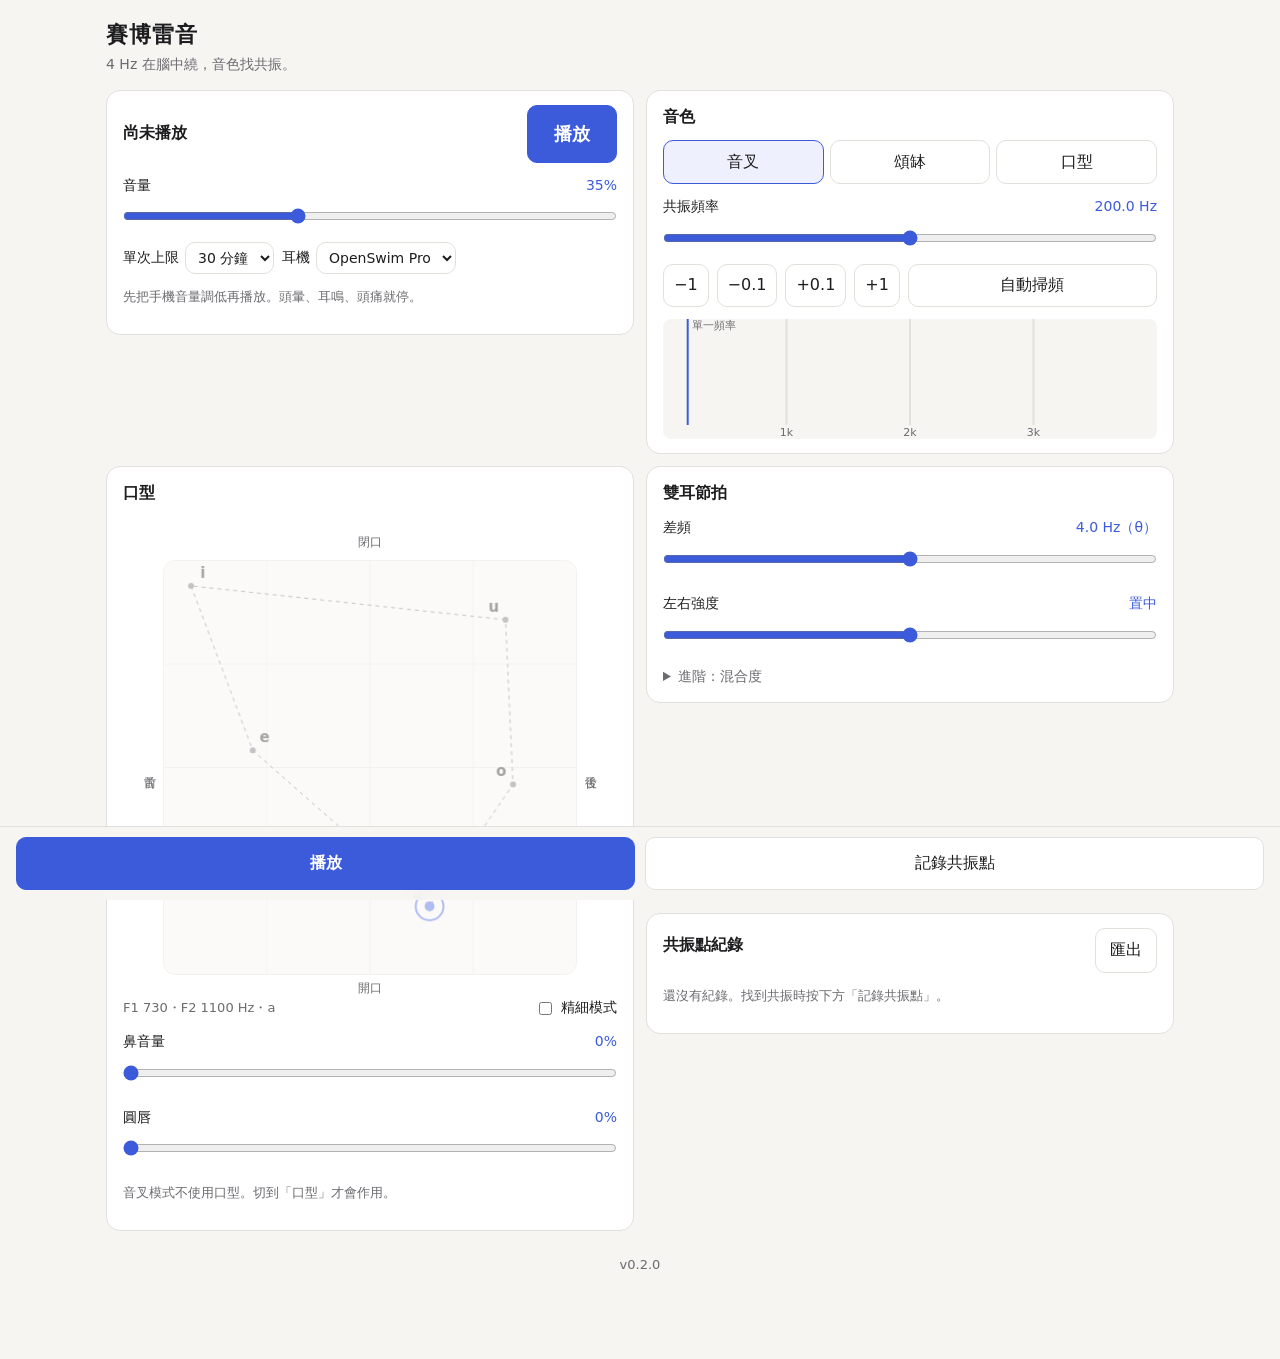
==== app/index.html @ e1edd536 "v0.2.0：新增頌缽音色（第三種，音叉保留） - 非整數倍泛音 1 : 2.76 : 5.18 : 8.16 : 11.6 : 15.5，右耳整組 +差頻 - 奏法：磨缽（持續）或每 N 秒敲一下（" ====
<!doctype html>
<html lang="zh-Hant">
<head>
<meta charset="utf-8">
<meta name="viewport" content="width=device-width,initial-scale=1,viewport-fit=cover">
<meta name="theme-color" content="#16161a">
<link rel="manifest" href="manifest.webmanifest">
<link rel="icon" href="icon-192.png">
<link rel="stylesheet" href="style.css?v=0.2.0">
<title>賽博雷音</title>
</head>
<body>
<header class="top">
  <h1>賽博雷音</h1>
  <p class="sub">4 Hz 在腦中繞，音色找共振。</p>
</header>

<div id="unsupported" class="banner bad" hidden>這個瀏覽器不支援精確音訊引擎（需要 https 與 AudioWorklet）。請用 Chrome 開啟正式網址。</div>
<div id="interrupted" class="banner" hidden>
  聲音被中斷了（例如通話）。<button id="resume" class="primary">繼續</button>
</div>

<main class="layout">
  <!-- 播放與安全 -->
  <section class="card" id="playCard">
    <div class="row between">
      <div>
        <div id="status" class="status">尚未播放</div>
        <div id="remain" class="muted small"></div>
      </div>
      <button id="playBig" class="primary big">播放</button>
    </div>
    <label class="field">
      <span class="lbl">音量 <output id="volOut"></output></span>
      <input type="range" id="vol" min="0" max="100" step="1">
    </label>
    <div class="row wrap gap">
      <label class="inline">單次上限
        <select id="limit">
          <option value="10">10 分鐘</option><option value="20">20 分鐘</option>
          <option value="30">30 分鐘</option><option value="45">45 分鐘</option><option value="60">60 分鐘</option>
        </select>
      </label>
      <label class="inline">耳機
        <select id="headset">
          <option>OpenSwim Pro</option><option>Bose QC</option><option>其他</option>
        </select>
      </label>
    </div>
    <p class="muted small">先把手機音量調低再播放。頭暈、耳鳴、頭痛就停。</p>
  </section>

  <!-- 音色 -->
  <section class="card">
    <h2>音色</h2>
    <div class="seg" role="group" aria-label="音色模式">
      <button data-mode="tone">音叉</button>
      <button data-mode="bowl">頌缽</button>
      <button data-mode="voice">口型</button>
    </div>
    <label class="field">
      <span class="lbl">共振頻率 <output id="f0Out"></output></span>
      <input type="range" id="f0" min="0" max="1000" step="1">
    </label>
    <div class="row gap nudges">
      <button data-nudge="-1">−1</button><button data-nudge="-0.1">−0.1</button>
      <button data-nudge="0.1">+0.1</button><button data-nudge="1">+1</button>
      <button id="sweep" class="grow">自動掃頻</button>
    </div>
    <p id="sweepHint" class="muted small" hidden>從目前頻率慢慢往上掃到 1000 Hz。感覺到共振就按下方「記錄共振點」；碰任何頻率控制就停止掃頻。</p>
    <canvas id="spec" class="spec" aria-label="頻譜：聲道響應與各泛音"></canvas>
  </section>

  <!-- 頌缽 -->
  <section class="card" id="bowlCard" hidden>
    <h2>頌缽</h2>
    <label class="field">
      <span class="lbl">奏法</span>
      <select id="strike">
        <option value="0">磨缽（持續）</option>
        <option value="5">每 5 秒敲一下</option>
        <option value="8">每 8 秒敲一下</option>
        <option value="12">每 12 秒敲一下</option>
        <option value="20">每 20 秒敲一下</option>
      </select>
    </label>
    <label class="field">
      <span class="lbl">亮度 <output id="brightOut"></output></span>
      <input type="range" id="bright" min="0" max="100" step="1">
      <span class="ends small muted"><span>沉</span><span>亮</span></span>
    </label>
    <label class="field">
      <span class="lbl">顫動 <output id="wobbleOut"></output></span>
      <input type="range" id="wobble" min="0" max="100" step="1">
      <span class="ends small muted"><span>平穩</span><span>嗡嗡顫</span></span>
    </label>
    <p class="muted small">共振頻率就是缽的基音，其餘泛音不是整數倍，這是缽聲的來源。顫動是缽自己的「嗡—嗡—」，比 4 Hz 慢，和腦中繞是兩回事；太強可能蓋過腦中繞的感覺。</p>
  </section>

  <!-- 口型 -->
  <section class="card" id="voiceCard">
    <h2>口型</h2>
    <div class="padwrap">
      <span class="ax top">閉口</span>
      <span class="ax left">舌前</span>
      <canvas id="pad" class="pad" tabindex="0" aria-label="口型觸控板：上下開口，左右舌位"></canvas>
      <span class="ax right">舌後</span>
      <span class="ax bottom">開口</span>
    </div>
    <div class="row between small">
      <span id="padOut" class="muted"></span>
      <label class="inline"><input type="checkbox" id="fine"> 精細模式</label>
    </div>
    <label class="field">
      <span class="lbl">鼻音量 <output id="nasalOut"></output></span>
      <input type="range" id="nasal" min="0" max="100" step="1">
    </label>
    <label class="field">
      <span class="lbl">圓唇 <output id="roundOut"></output></span>
      <input type="range" id="round" min="0" max="100" step="1">
    </label>
    <p id="toneNote" class="muted small" hidden>音叉模式不使用口型。切到「口型」才會作用。</p>
  </section>

  <!-- 雙耳節拍 -->
  <section class="card">
    <h2>雙耳節拍</h2>
    <label class="field">
      <span class="lbl">差頻 <output id="deltaOut"></output></span>
      <input type="range" id="delta" min="0" max="8" step="0.1">
    </label>
    <label class="field">
      <span class="lbl">左右強度 <output id="balOut"></output></span>
      <input type="range" id="bal" min="-100" max="100" step="1">
    </label>
    <details>
      <summary>進階：混合度</summary>
      <label class="field">
        <span class="lbl">混合度 <output id="mixOut"></output></span>
        <input type="range" id="mix" min="0" max="100" step="1">
        <span class="ends small muted"><span>腦中繞</span><span>一鬆一緊</span></span>
      </label>
      <p class="muted small">每邊耳朵混進多少另一邊的聲音。不是按摩的主機制，平常保持 0。</p>
    </details>
  </section>

  <!-- 共振點紀錄 -->
  <section class="card" id="logCard">
    <div class="row between">
      <h2>共振點紀錄</h2>
      <button id="export">匯出</button>
    </div>
    <form id="recForm" class="rec" hidden>
      <p class="small">哪裡在共振？（可多選）</p>
      <div id="parts" class="chips"></div>
      <input id="note" type="text" placeholder="備註（可不填）" maxlength="200">
      <div class="row gap">
        <button type="submit" class="primary grow">儲存</button>
        <button type="button" id="recCancel">取消</button>
      </div>
    </form>
    <ul id="points" class="points"></ul>
    <p id="noPoints" class="muted small">還沒有紀錄。找到共振時按下方「記錄共振點」。</p>
  </section>
</main>

<nav class="bar">
  <button id="playBar" class="primary">播放</button>
  <button id="recBtn">記錄共振點</button>
</nav>

<script type="module" src="app.js?v=0.2.0"></script>
<p class="ver muted small">v0.2.0</p>
</body>
</html>
---- app/style.css ----
:root {
  --bg: #f6f5f2; --panel: #ffffff; --ink: #1d1d1f; --mute: #6b6b70; --line: #e2e0da;
  --acc: #3b5bdb; --acc-ink: #ffffff; --soft: #eef1fd; --bad: #c92a2a; --dot: #e8590c;
}
@media (prefers-color-scheme: dark) {
  :root {
    --bg: #16161a; --panel: #1f1f24; --ink: #ececf0; --mute: #9a9aa3; --line: #30303a;
    --acc: #8ea2ff; --acc-ink: #10121c; --soft: #262a3d; --bad: #ff8787; --dot: #ffa94d;
  }
}
* { box-sizing: border-box; }
[hidden] { display: none !important; }
html { -webkit-text-size-adjust: 100%; }
body {
  margin: 0; background: var(--bg); color: var(--ink);
  font: 16px/1.55 system-ui, "Microsoft JhengHei", "Noto Sans TC", sans-serif;
  padding-bottom: calc(76px + env(safe-area-inset-bottom));
}
.top { max-width: 1100px; margin: 0 auto; padding: 18px 16px 4px; }
h1 { font-size: 22px; margin: 0; letter-spacing: .04em; }
h2 { font-size: 16px; margin: 0 0 10px; }
.sub { margin: 2px 0 0; color: var(--mute); font-size: 14px; }
.layout {
  max-width: 1100px; margin: 0 auto; padding: 10px 16px 24px;
  display: grid; gap: 12px; grid-template-columns: 1fr;
}
@media (min-width: 900px) {
  .layout { grid-template-columns: 1fr 1fr; align-items: start; }
  #voiceCard { grid-row: span 2; }
}
.card { background: var(--panel); border: 1px solid var(--line); border-radius: 14px; padding: 14px 16px; min-width: 0; }
.row { display: flex; align-items: center; }
.between { justify-content: space-between; gap: 10px; }
.wrap { flex-wrap: wrap; }
.gap { gap: 8px; }
.grow { flex: 1; }
.small { font-size: 13px; }
.muted { color: var(--mute); }
button, select, input[type=text] {
  font: inherit; color: var(--ink); background: var(--panel);
  border: 1px solid var(--line); border-radius: 10px; padding: 9px 14px;
}
button { cursor: pointer; touch-action: manipulation; }
button.primary { background: var(--acc); border-color: var(--acc); color: var(--acc-ink); font-weight: 600; }
button.big { padding: 14px 26px; font-size: 18px; }
button[aria-pressed=true] { background: var(--soft); border-color: var(--acc); color: var(--ink); }
input[type=text] { width: 100%; }
.status { font-weight: 600; }
.field { display: block; margin: 12px 0 4px; }
.lbl { display: flex; justify-content: space-between; font-size: 14px; }
.lbl output { color: var(--acc); font-variant-numeric: tabular-nums; }
input[type=range] { width: 100%; margin: 6px 0 0; accent-color: var(--acc); height: 28px; }
.inline { display: inline-flex; align-items: center; gap: 6px; font-size: 14px; }
.inline select { padding: 6px 8px; }
.seg { display: grid; grid-auto-flow: column; grid-auto-columns: 1fr; gap: 6px; }
.nudges button { padding: 8px 10px; font-variant-numeric: tabular-nums; }
.spec { display: block; width: 100%; height: 120px; margin-top: 12px; border-radius: 8px; background: var(--bg); }
.padwrap {
  display: grid; grid-template-columns: auto 1fr auto; grid-template-rows: auto auto auto;
  align-items: center; justify-items: center; gap: 4px; max-width: 460px; margin: 0 auto;
}
.pad {
  grid-column: 2; grid-row: 2; width: 100%; aspect-ratio: 1; display: block;
  border-radius: 12px; background: var(--bg); border: 1px solid var(--line);
  touch-action: none; cursor: crosshair; outline-offset: 3px;
}
.pad.dim { opacity: .4; }
.ax { font-size: 12px; color: var(--mute); }
.ax.top { grid-column: 2; grid-row: 1; }
.ax.bottom { grid-column: 2; grid-row: 3; }
.ax.left { grid-column: 1; grid-row: 2; writing-mode: vertical-rl; }
.ax.right { grid-column: 3; grid-row: 2; writing-mode: vertical-rl; }
.ends { display: flex; justify-content: space-between; }
details { margin-top: 10px; }
summary { cursor: pointer; color: var(--mute); font-size: 14px; }
.banner {
  max-width: 1100px; margin: 8px auto 0; padding: 10px 16px; display: flex; gap: 12px; align-items: center;
  justify-content: space-between; background: var(--soft); border-radius: 12px;
}
.banner.bad { color: var(--bad); }
.banner:not([hidden]) { margin-left: 16px; margin-right: 16px; }
@media (min-width: 1132px) { .banner:not([hidden]) { margin-left: auto; margin-right: auto; } }
.rec { margin: 8px 0 12px; display: grid; gap: 10px; }
.rec p { margin: 0; }
.chips { display: flex; flex-wrap: wrap; gap: 6px; }
.chips button { padding: 6px 12px; border-radius: 999px; font-size: 14px; }
.points { list-style: none; margin: 8px 0 0; padding: 0; }
.points li { border-top: 1px solid var(--line); padding: 8px 0; display: flex; gap: 8px; align-items: center; }
.points .info { flex: 1; min-width: 0; font-size: 14px; }
.points .info .meta { color: var(--mute); font-size: 12.5px; font-variant-numeric: tabular-nums; }
.points button { padding: 6px 10px; font-size: 13px; }
.ver { text-align: center; margin: 0 0 8px; }
.bar {
  position: fixed; left: 0; right: 0; bottom: 0; z-index: 10;
  display: grid; grid-template-columns: 1fr 1fr; gap: 10px;
  padding: 10px 16px calc(10px + env(safe-area-inset-bottom));
  background: color-mix(in srgb, var(--bg) 88%, transparent); backdrop-filter: blur(8px);
  border-top: 1px solid var(--line);
}
.bar button { padding: 13px 10px; font-size: 16px; }
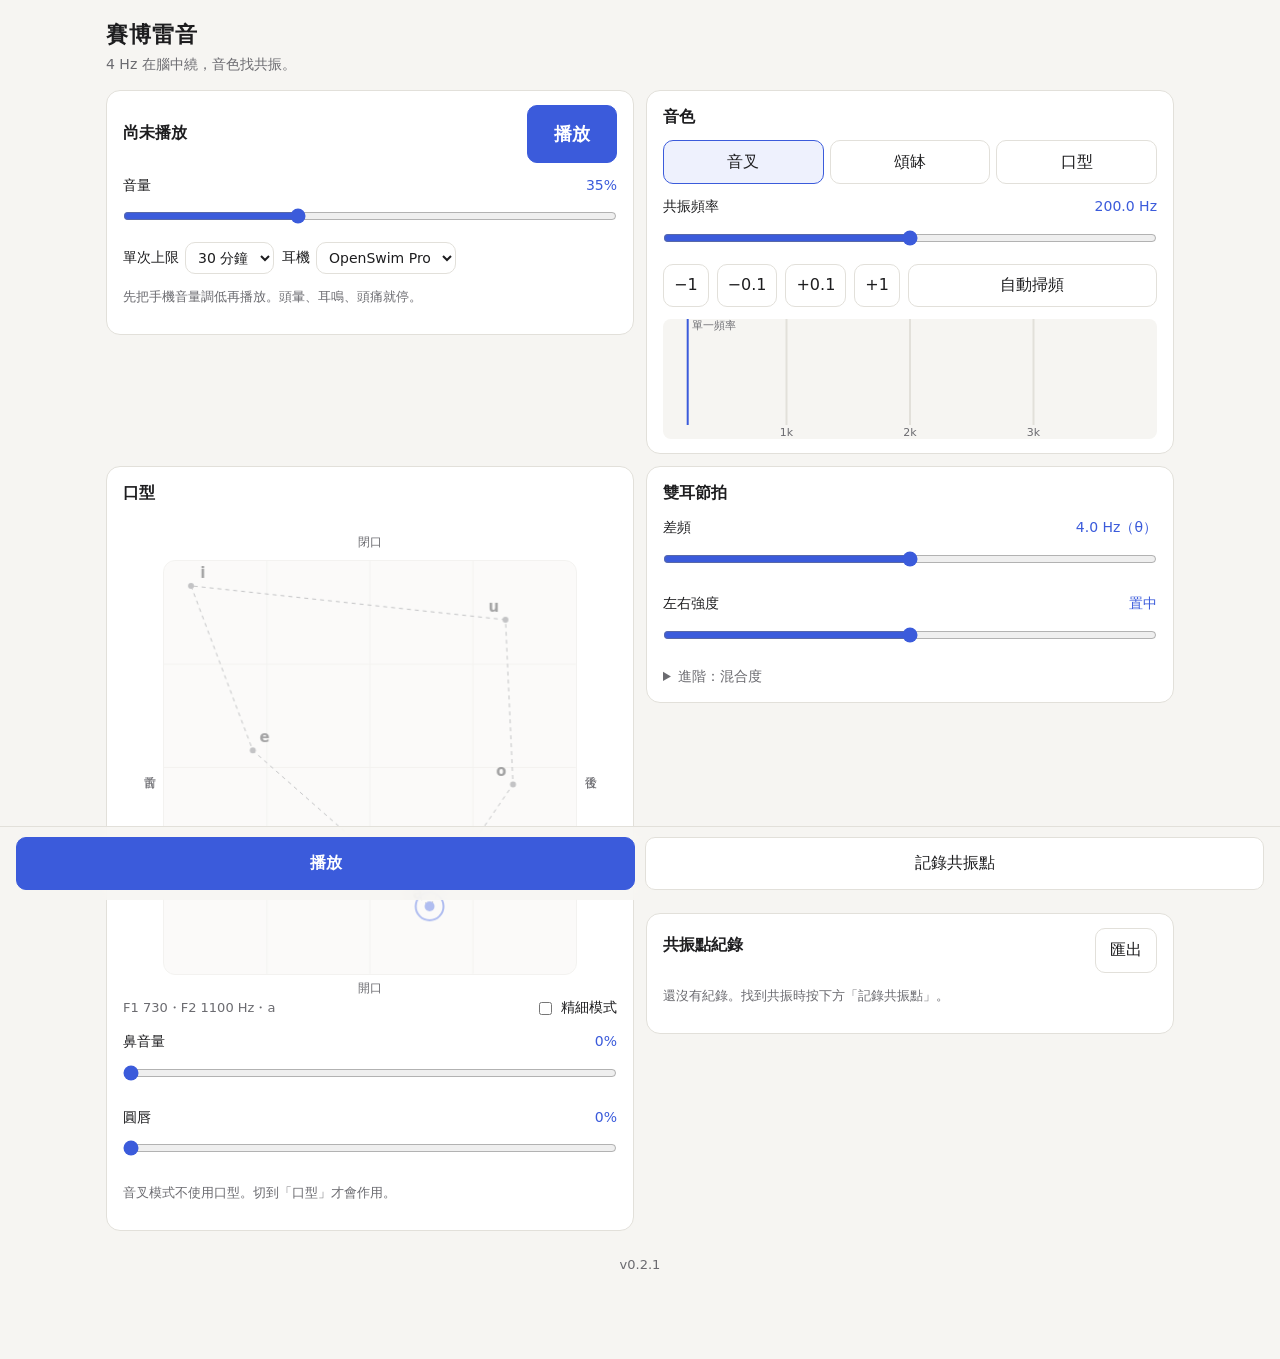
==== commit 726a7236: "v0.2.1：頌缽敲擊時加入槌擊聲 - 每次敲擊加一段帶通濾波的短噪音：皮槌（悶、柔）或木槌（脆、亮） - 新增「敲擊聲」大小，0% 就只有餘音；只在敲擊奏法顯示 - 敲擊瞬間起音改為 4 ms，槌擊" ====
--- a/app/index.html
+++ b/app/index.html
@@ -6,7 +6,7 @@
 <meta name="theme-color" content="#16161a">
 <link rel="manifest" href="manifest.webmanifest">
 <link rel="icon" href="icon-192.png">
-<link rel="stylesheet" href="style.css?v=0.2.0">
+<link rel="stylesheet" href="style.css?v=0.2.1">
 <title>賽博雷音</title>
 </head>
 <body>
@@ -84,6 +84,20 @@
         <option value="20">每 20 秒敲一下</option>
       </select>
     </label>
+    <div id="strikeOpts" hidden>
+      <label class="field">
+        <span class="lbl">槌</span>
+        <select id="mallet">
+          <option value="soft">皮槌（悶、柔）</option>
+          <option value="wood">木槌（脆、亮）</option>
+        </select>
+      </label>
+      <label class="field">
+        <span class="lbl">敲擊聲 <output id="knockOut"></output></span>
+        <input type="range" id="knock" min="0" max="100" step="1">
+        <span class="ends small muted"><span>只有餘音</span><span>敲得清楚</span></span>
+      </label>
+    </div>
     <label class="field">
       <span class="lbl">亮度 <output id="brightOut"></output></span>
       <input type="range" id="bright" min="0" max="100" step="1">
@@ -169,7 +183,7 @@
   <button id="recBtn">記錄共振點</button>
 </nav>
 
-<script type="module" src="app.js?v=0.2.0"></script>
-<p class="ver muted small">v0.2.0</p>
+<script type="module" src="app.js?v=0.2.1"></script>
+<p class="ver muted small">v0.2.1</p>
 </body>
 </html>
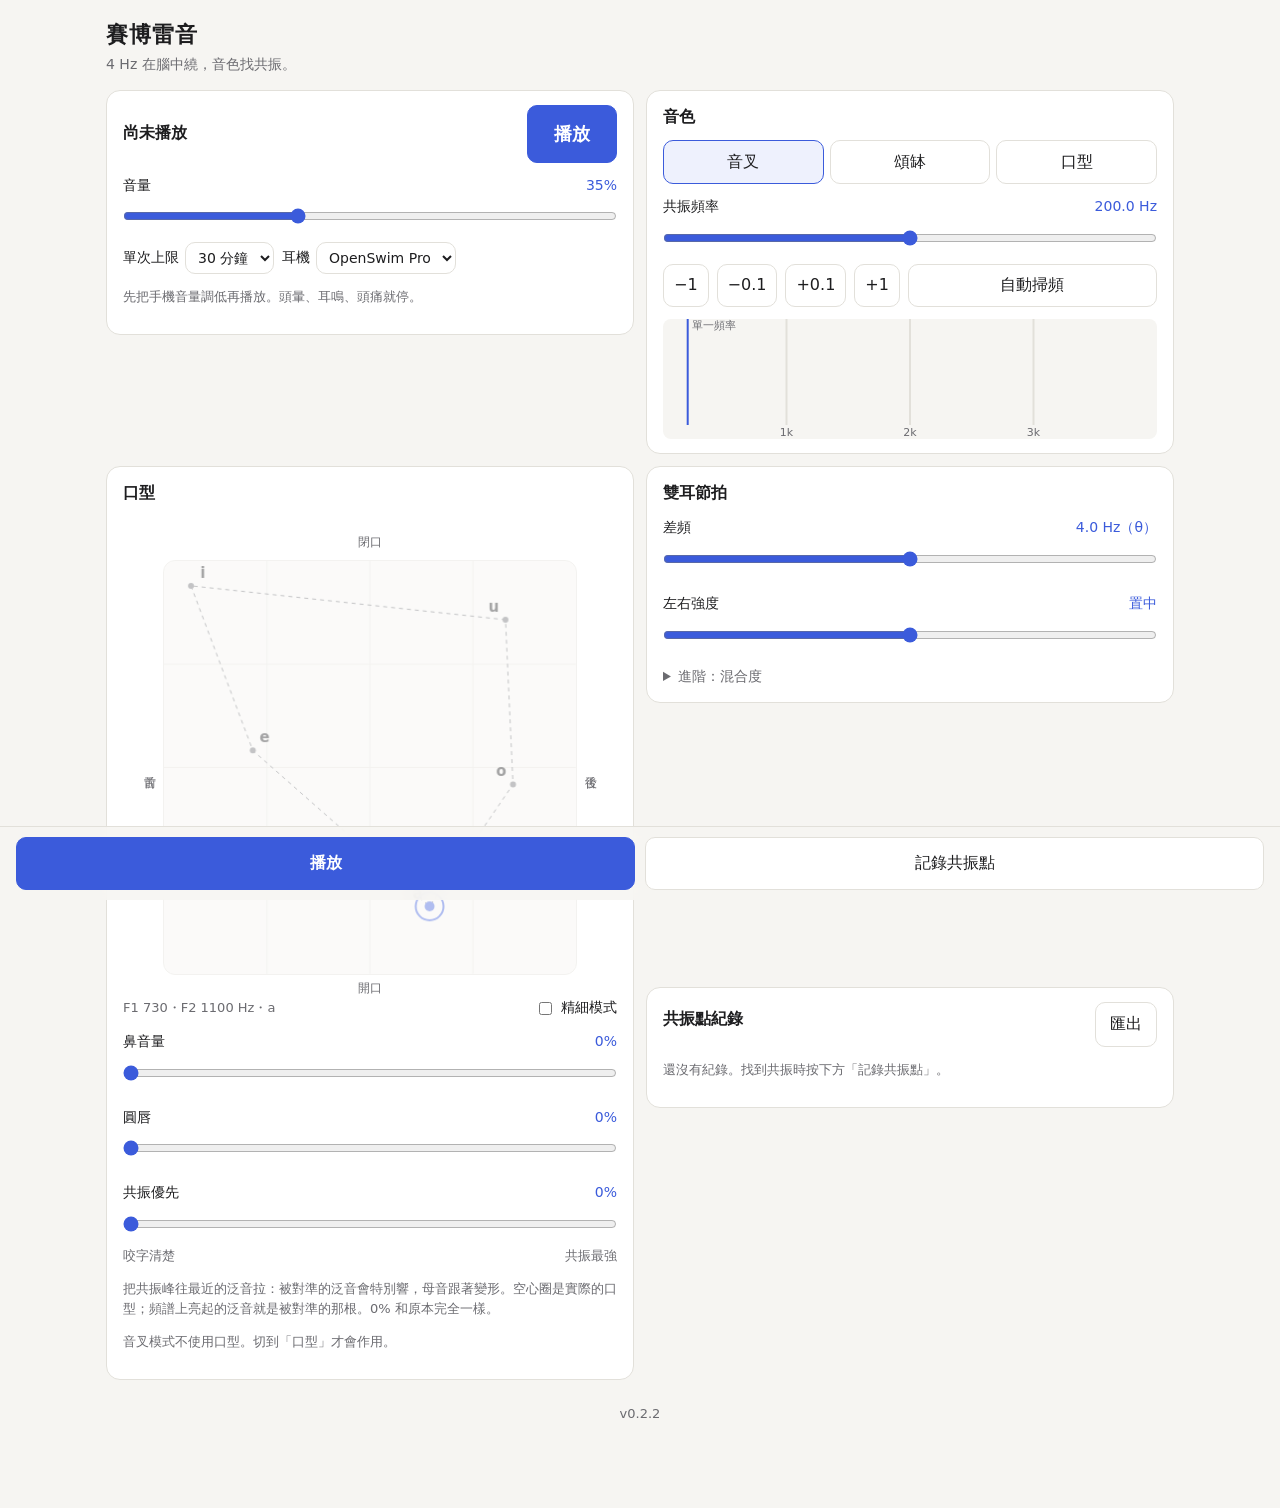
==== commit 0c80eb40: "v0.2.2：口型模式加入「共振優先」 - F1、F2 往最近的泛音拉，共振峰同時變窄；0% 與原本完全相同 - 觸控板空心圈顯示實際口型，頻譜亮起被對準的泛音（Hn） - 觸控板下方文字標出「對準 " ====
--- a/app/index.html
+++ b/app/index.html
@@ -6,7 +6,7 @@
 <meta name="theme-color" content="#16161a">
 <link rel="manifest" href="manifest.webmanifest">
 <link rel="icon" href="icon-192.png">
-<link rel="stylesheet" href="style.css?v=0.2.1">
+<link rel="stylesheet" href="style.css?v=0.2.2">
 <title>賽博雷音</title>
 </head>
 <body>
@@ -133,6 +133,12 @@
       <span class="lbl">圓唇 <output id="roundOut"></output></span>
       <input type="range" id="round" min="0" max="100" step="1">
     </label>
+    <label class="field">
+      <span class="lbl">共振優先 <output id="tuneOut"></output></span>
+      <input type="range" id="tune" min="0" max="100" step="1">
+      <span class="ends small muted"><span>咬字清楚</span><span>共振最強</span></span>
+    </label>
+    <p class="muted small">把共振峰往最近的泛音拉：被對準的泛音會特別響，母音跟著變形。空心圈是實際的口型；頻譜上亮起的泛音就是被對準的那根。0% 和原本完全一樣。</p>
     <p id="toneNote" class="muted small" hidden>音叉模式不使用口型。切到「口型」才會作用。</p>
   </section>
 
@@ -183,7 +189,7 @@
   <button id="recBtn">記錄共振點</button>
 </nav>
 
-<script type="module" src="app.js?v=0.2.1"></script>
-<p class="ver muted small">v0.2.1</p>
+<script type="module" src="app.js?v=0.2.2"></script>
+<p class="ver muted small">v0.2.2</p>
 </body>
 </html>
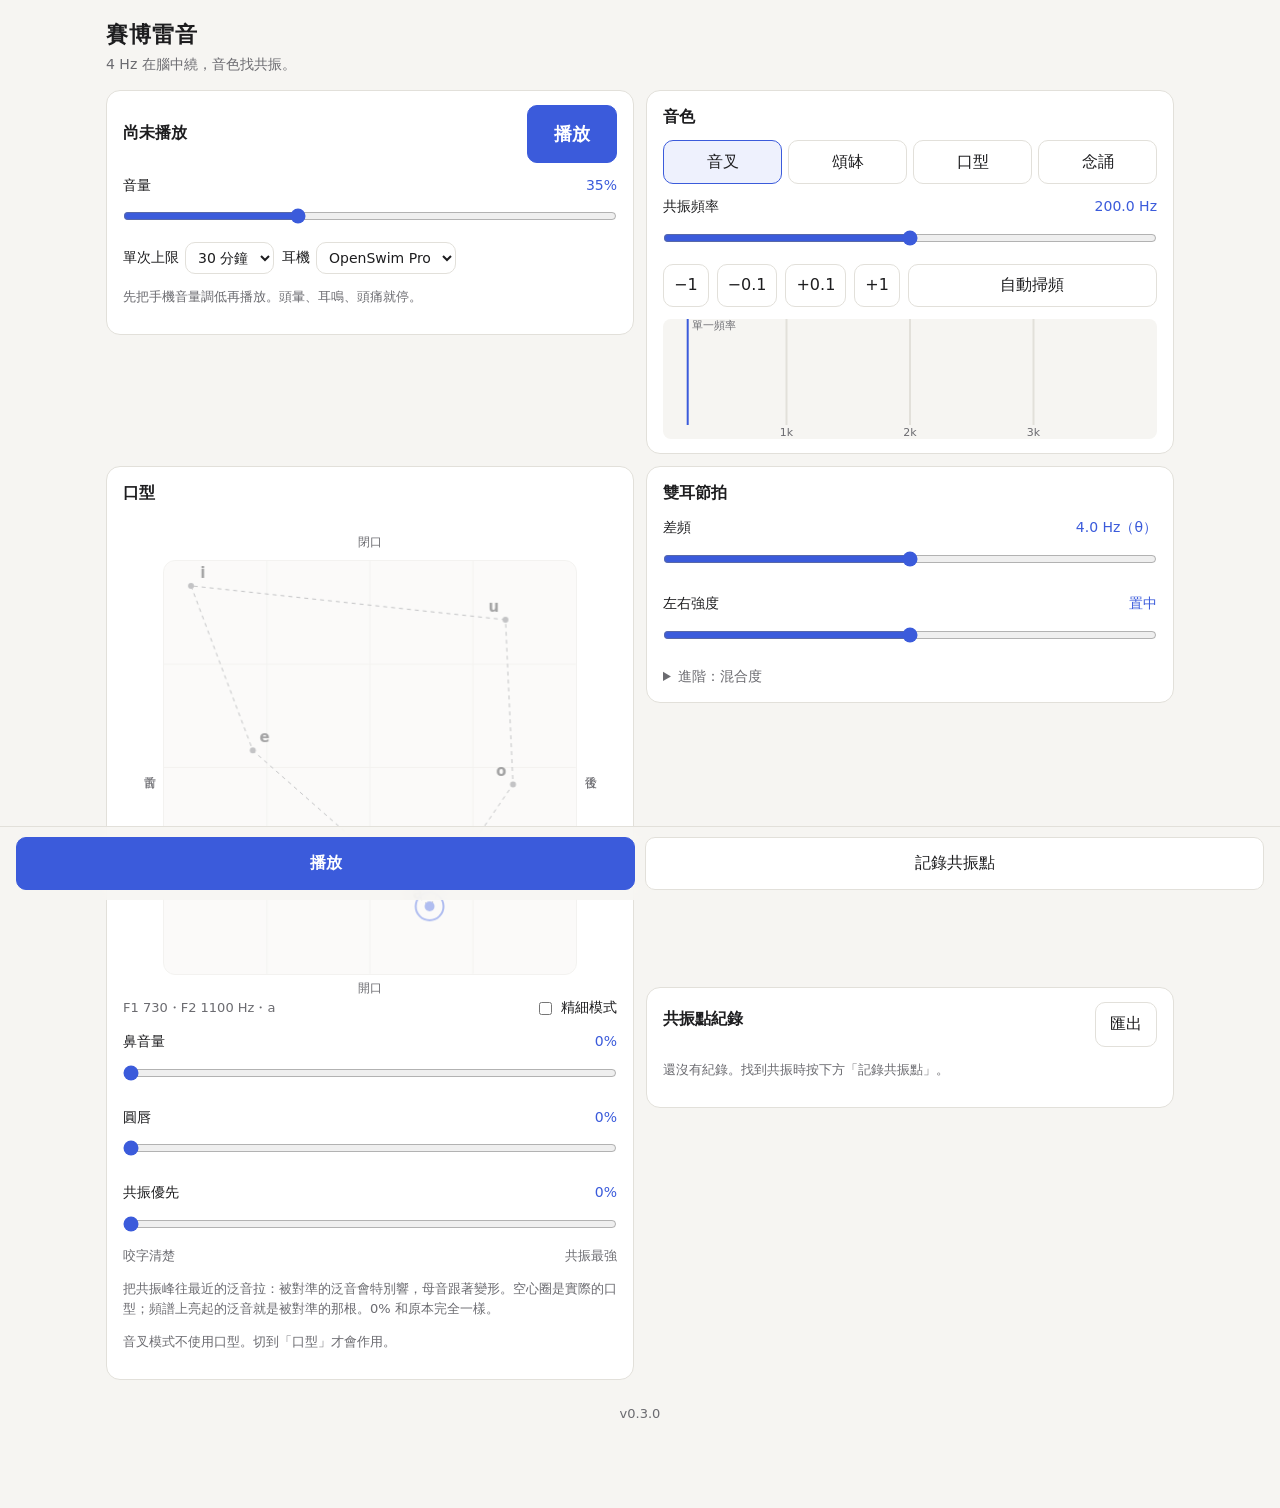
==== commit 8403fb75: "v0.3.0：念誦引擎（輸入梵文轉寫就能念） - 音色新增第四種「念誦」；音叉、頌缽、口型與舊版逐成分比對無差異 - 解析梵文轉寫（IAST）成口型路徑：母音長短、鼻音尾、子音簡化、停頓與拉長 - 引" ====
--- a/app/index.html
+++ b/app/index.html
@@ -6,7 +6,7 @@
 <meta name="theme-color" content="#16161a">
 <link rel="manifest" href="manifest.webmanifest">
 <link rel="icon" href="icon-192.png">
-<link rel="stylesheet" href="style.css?v=0.2.2">
+<link rel="stylesheet" href="style.css?v=0.3.0">
 <title>賽博雷音</title>
 </head>
 <body>
@@ -57,6 +57,7 @@
       <button data-mode="tone">音叉</button>
       <button data-mode="bowl">頌缽</button>
       <button data-mode="voice">口型</button>
+      <button data-mode="chant">念誦</button>
     </div>
     <label class="field">
       <span class="lbl">共振頻率 <output id="f0Out"></output></span>
@@ -69,6 +70,26 @@
     </div>
     <p id="sweepHint" class="muted small" hidden>從目前頻率慢慢往上掃到 1000 Hz。感覺到共振就按下方「記錄共振點」；碰任何頻率控制就停止掃頻。</p>
     <canvas id="spec" class="spec" aria-label="頻譜：聲道響應與各泛音"></canvas>
+  </section>
+
+  <!-- 念誦 -->
+  <section class="card" id="chantCard" hidden>
+    <h2>念誦</h2>
+    <textarea id="chantText" rows="3" spellcheck="false" autocapitalize="off" autocomplete="off" autocorrect="off"
+      placeholder="輸入梵文轉寫（IAST）。一行一句；| 停頓、|| 長停頓；~ 把前一個音拉長一拍。"></textarea>
+    <div id="keys" class="keys" aria-label="特殊字母"></div>
+    <p class="muted small">文字只存在這支手機裡，不會上傳；匯出紀錄時也不含文字。</p>
+    <div id="chantView" class="chantview" aria-label="念到的位置"></div>
+    <label class="field">
+      <span class="lbl">念速 <output id="rateOut"></output></span>
+      <input type="range" id="rate" min="0.5" max="6" step="0.1">
+    </label>
+    <div class="row gap wrap">
+      <label class="inline"><input type="checkbox" id="loop"> 循環</label>
+      <button id="chantRestart">回到開頭</button>
+      <button id="offsetZero">偏移歸零</button>
+    </div>
+    <p class="muted small">點上面任一句，從那句開始念。下方口型觸控板在念誦時是「整段念法的偏移」：拖一下，整段往那個方向偏。鼻音量、圓唇、共振優先照常作用。</p>
   </section>
 
   <!-- 頌缽 -->
@@ -189,7 +210,7 @@
   <button id="recBtn">記錄共振點</button>
 </nav>
 
-<script type="module" src="app.js?v=0.2.2"></script>
-<p class="ver muted small">v0.2.2</p>
+<script type="module" src="app.js?v=0.3.0"></script>
+<p class="ver muted small">v0.3.0</p>
 </body>
 </html>
--- a/app/style.css
+++ b/app/style.css
@@ -98,3 +98,15 @@
   border-top: 1px solid var(--line);
 }
 .bar button { padding: 13px 10px; font-size: 16px; }
+
+/* 念誦 */
+#chantText { width: 100%; box-sizing: border-box; font: 16px/1.5 system-ui, sans-serif; padding: 8px 10px;
+  border: 1px solid var(--line); border-radius: 8px; background: var(--bg); color: var(--ink); resize: vertical; }
+.keys { display: flex; flex-wrap: wrap; gap: 4px; margin: 6px 0; }
+.keys button { min-width: 34px; padding: 4px 6px; font-size: 16px; }
+.chantview { position: relative; max-height: 9.5em; overflow-y: auto; margin: 8px 0; padding: 4px 0;
+  border-top: 1px solid var(--line); border-bottom: 1px solid var(--line); font-size: 17px; line-height: 1.6; }
+.chantview .cl { padding: 2px 6px; border-radius: 6px; cursor: pointer; overflow-wrap: anywhere; }
+.chantview .cl.cur { background: color-mix(in srgb, var(--acc) 12%, transparent); }
+.chantview .no { display: inline-block; min-width: 1.8em; color: var(--mute); font-size: 12px; }
+.chantview .on { color: var(--acc); font-weight: 700; text-decoration: underline; text-underline-offset: 3px; }
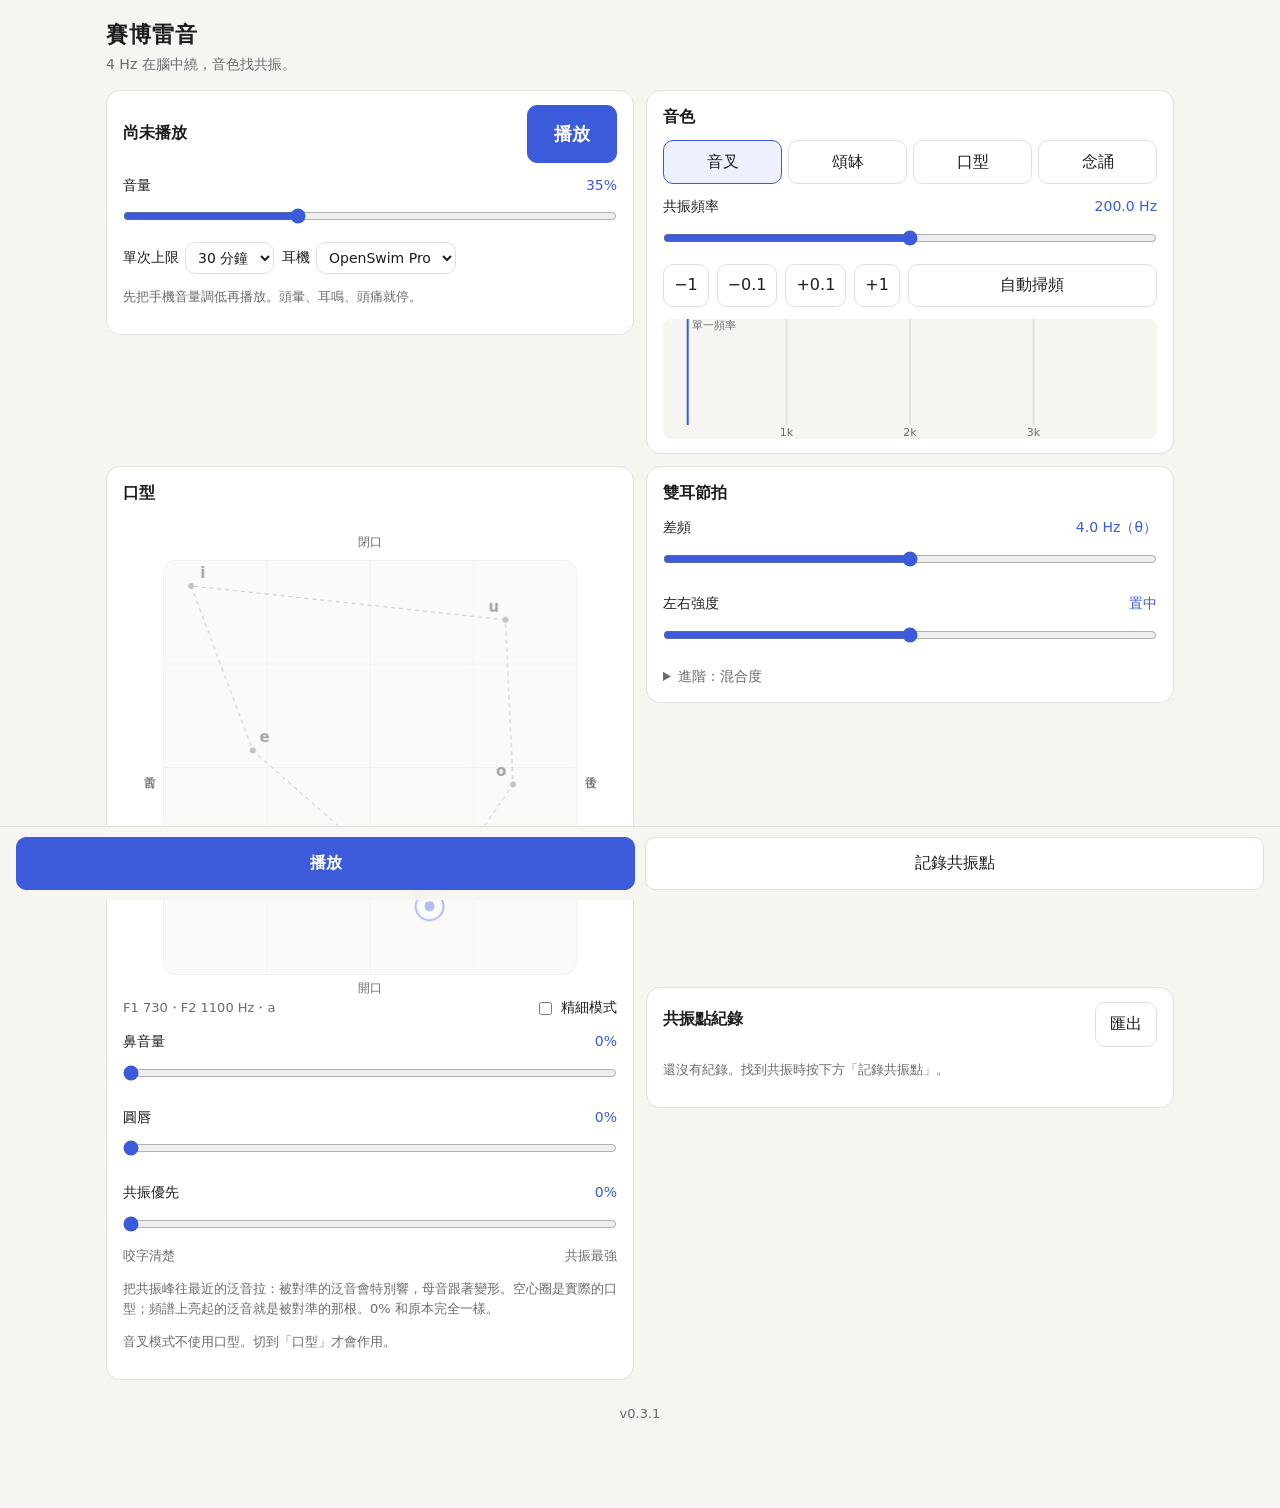
==== commit df348eaa: "v0.3.1：念誦支援中文（漢字照國語讀音念） - 新增讀音表 app/zh.json（Unicode Unihan kMandarin，20,924 字，約 66 KB），只有輸入漢字時才載入 - " ====
--- a/app/index.html
+++ b/app/index.html
@@ -6,7 +6,7 @@
 <meta name="theme-color" content="#16161a">
 <link rel="manifest" href="manifest.webmanifest">
 <link rel="icon" href="icon-192.png">
-<link rel="stylesheet" href="style.css?v=0.3.0">
+<link rel="stylesheet" href="style.css?v=0.3.1">
 <title>賽博雷音</title>
 </head>
 <body>
@@ -76,7 +76,7 @@
   <section class="card" id="chantCard" hidden>
     <h2>念誦</h2>
     <textarea id="chantText" rows="3" spellcheck="false" autocapitalize="off" autocomplete="off" autocorrect="off"
-      placeholder="輸入梵文轉寫（IAST）。一行一句；| 停頓、|| 長停頓；~ 把前一個音拉長一拍。"></textarea>
+      placeholder="輸入漢字或梵文轉寫（IAST）。一行一句；。或 | 停頓、|| 長停頓；~ 把前一個音拉長一拍；[na mo] 方括號裡寫拼音可指定讀法。"></textarea>
     <div id="keys" class="keys" aria-label="特殊字母"></div>
     <p class="muted small">文字只存在這支手機裡，不會上傳；匯出紀錄時也不含文字。</p>
     <div id="chantView" class="chantview" aria-label="念到的位置"></div>
@@ -210,7 +210,7 @@
   <button id="recBtn">記錄共振點</button>
 </nav>
 
-<script type="module" src="app.js?v=0.3.0"></script>
-<p class="ver muted small">v0.3.0</p>
+<script type="module" src="app.js?v=0.3.1"></script>
+<p class="ver muted small">v0.3.1</p>
 </body>
 </html>
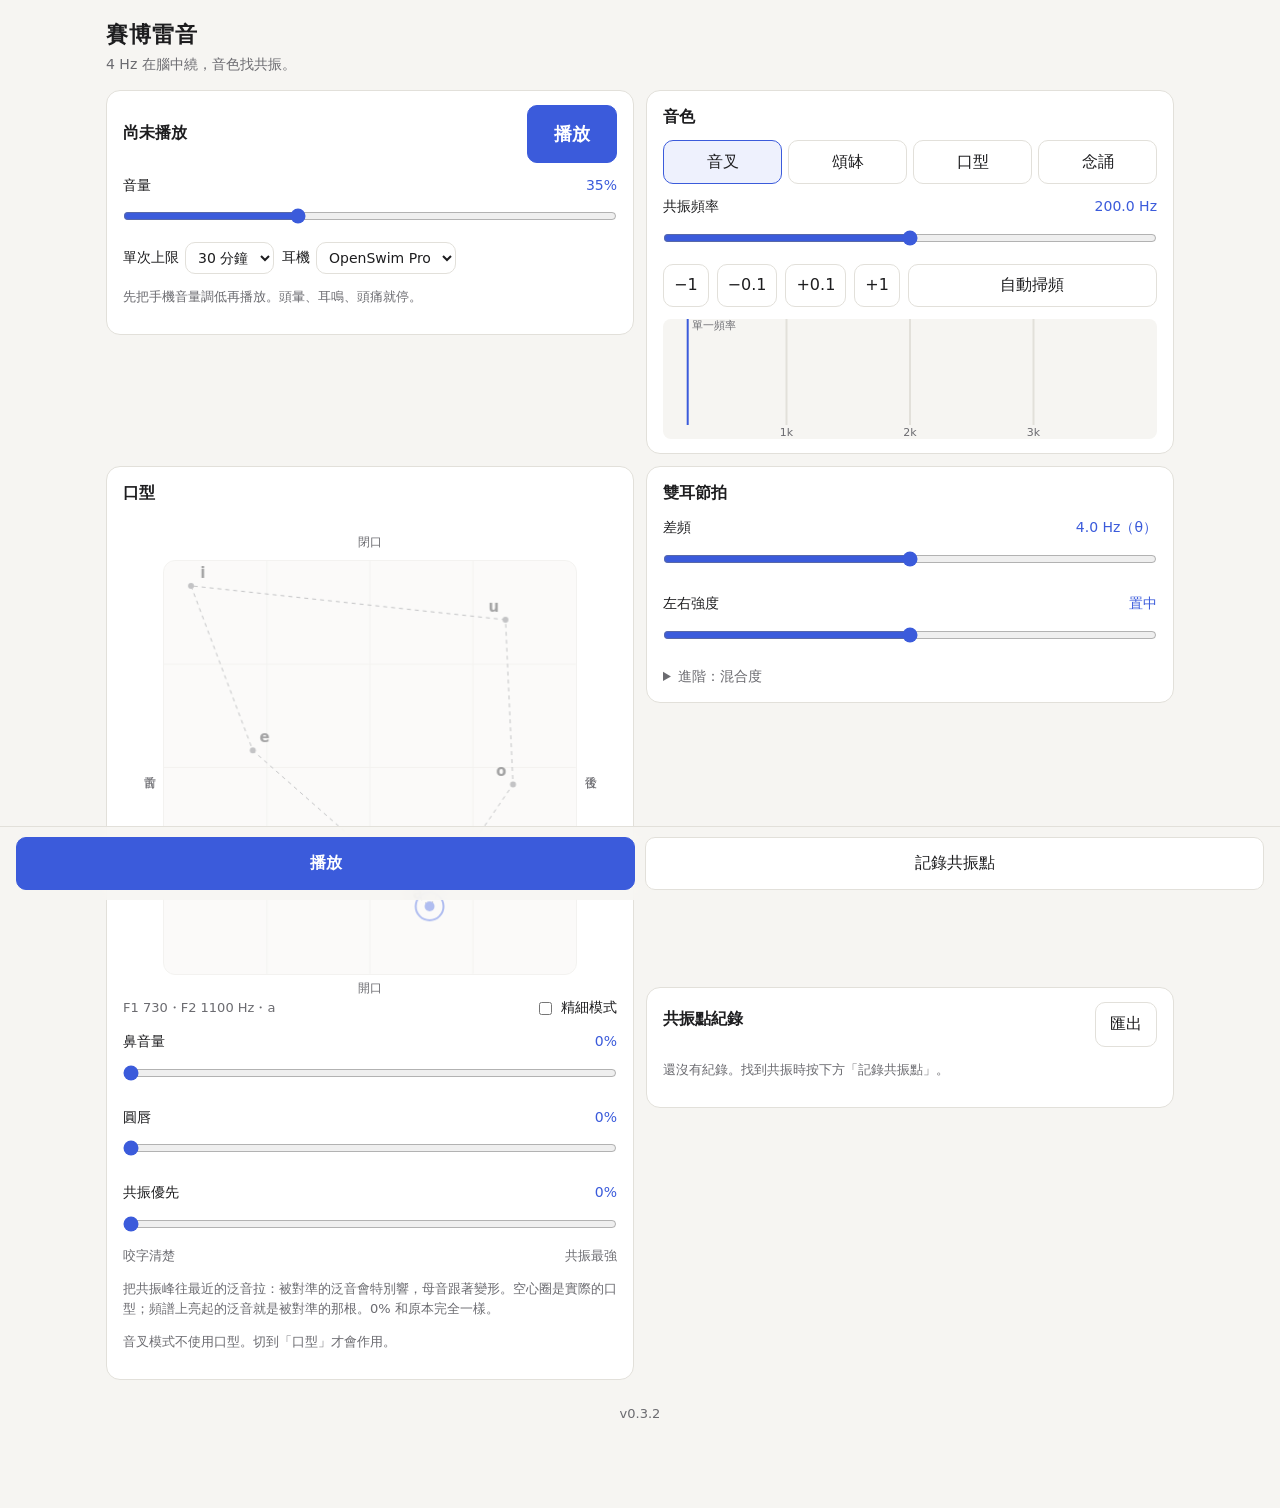
==== commit 75b49612: "v0.3.2：念誦加連音、念速可更慢 - 念速下限從每秒 0.5 音節降到 0.05（一音節約 20 秒），滑桿改對數刻度 - 新增「連音」0–100%：過渡拉長到整段、子音不再讓音量凹陷，字與字連續" ====
--- a/app/index.html
+++ b/app/index.html
@@ -6,7 +6,7 @@
 <meta name="theme-color" content="#16161a">
 <link rel="manifest" href="manifest.webmanifest">
 <link rel="icon" href="icon-192.png">
-<link rel="stylesheet" href="style.css?v=0.3.1">
+<link rel="stylesheet" href="style.css?v=0.3.2">
 <title>賽博雷音</title>
 </head>
 <body>
@@ -82,8 +82,15 @@
     <div id="chantView" class="chantview" aria-label="念到的位置"></div>
     <label class="field">
       <span class="lbl">念速 <output id="rateOut"></output></span>
-      <input type="range" id="rate" min="0.5" max="6" step="0.1">
-    </label>
+      <input type="range" id="rate" min="0" max="1000" step="1">
+      <span class="ends small muted"><span>慢（一音約 20 秒）</span><span>快</span></span>
+    </label>
+    <label class="field">
+      <span class="lbl">連音 <output id="legatoOut"></output></span>
+      <input type="range" id="legato" min="0" max="100" step="1">
+      <span class="ends small muted"><span>逐字</span><span>連綿</span></span>
+    </label>
+    <p class="muted small">往「連綿」拉，字與字之間不再斷開：子音造成的音量凹陷變淺，口型不停地滑向下一個音。0% 和原本一樣。</p>
     <div class="row gap wrap">
       <label class="inline"><input type="checkbox" id="loop"> 循環</label>
       <button id="chantRestart">回到開頭</button>
@@ -210,7 +217,7 @@
   <button id="recBtn">記錄共振點</button>
 </nav>
 
-<script type="module" src="app.js?v=0.3.1"></script>
-<p class="ver muted small">v0.3.1</p>
+<script type="module" src="app.js?v=0.3.2"></script>
+<p class="ver muted small">v0.3.2</p>
 </body>
 </html>
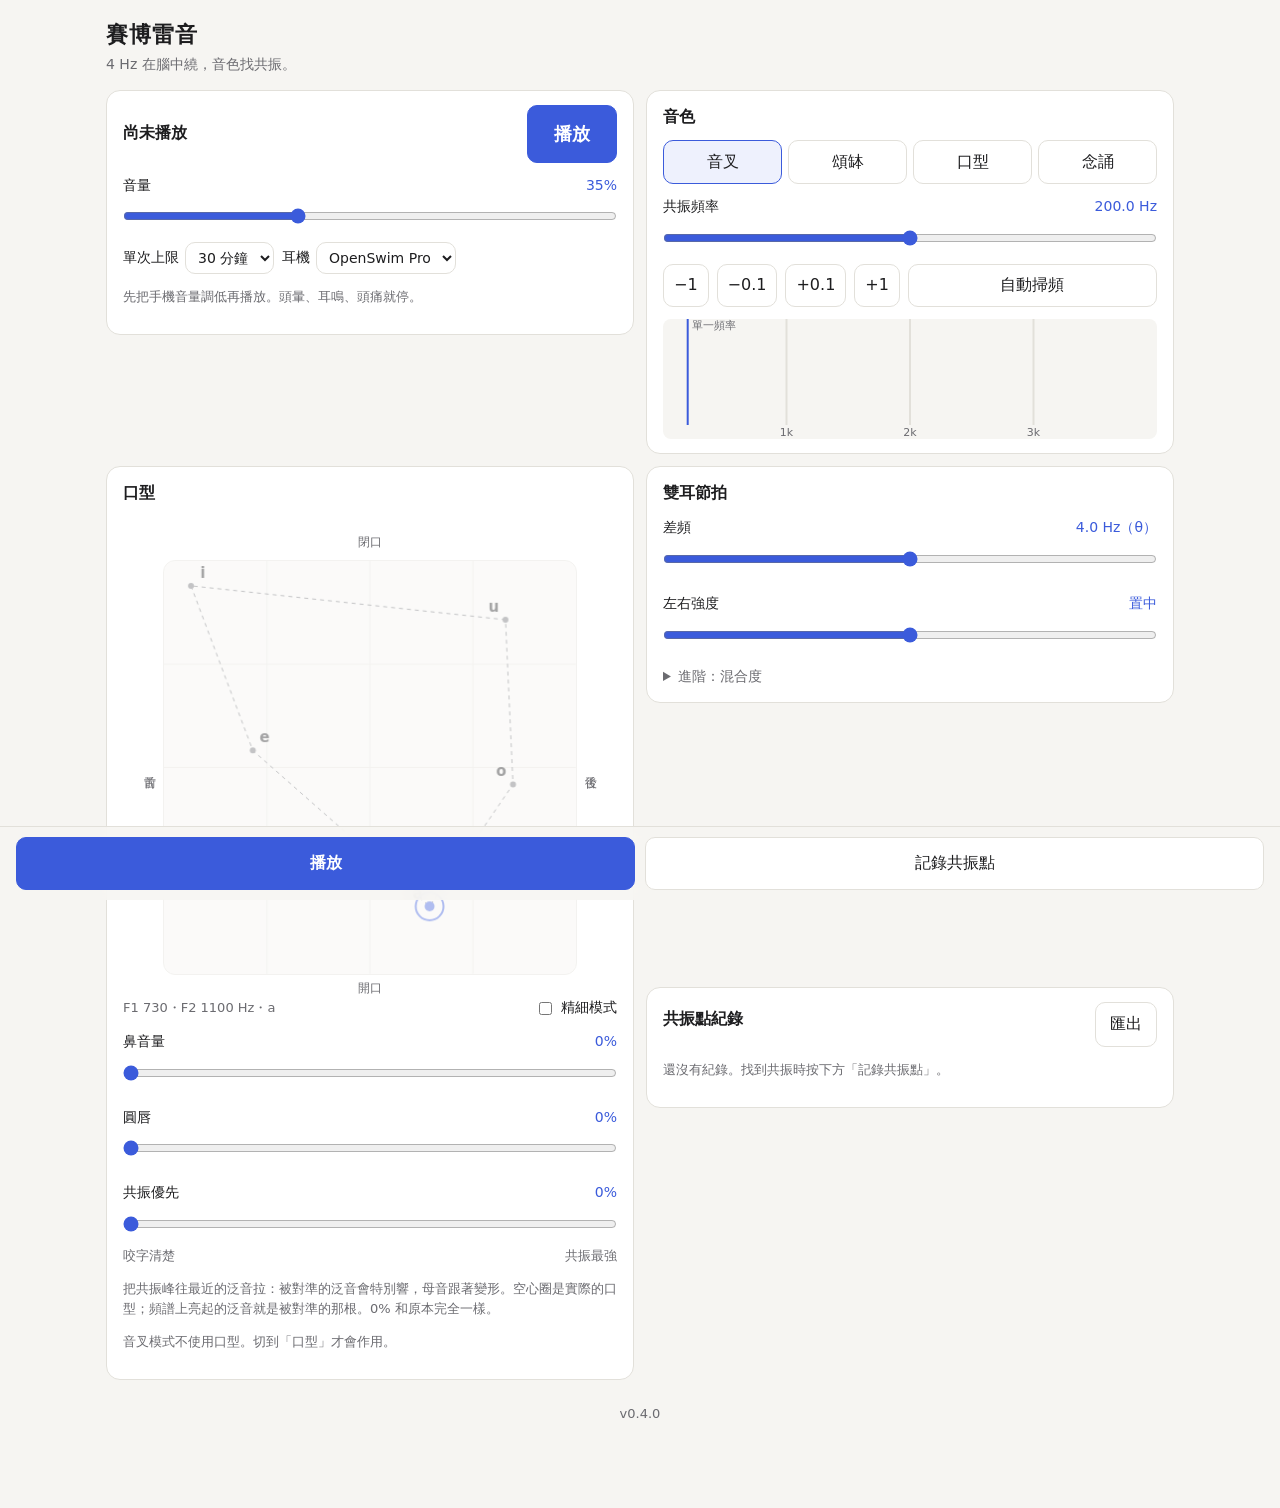
==== commit 0be061d8: "v0.4.0：多缽同響與缽組一鍵啟動 - 頌缽可設 1–4 個缽：副缽選音程或自訂頻率、各自調音量；每個缽右耳整組 +差頻，多缽一樣守住差頻 - 敲法：輪流敲（依序疊起來）或同時敲；低音的缽餘音較長 " ====
--- a/app/index.html
+++ b/app/index.html
@@ -6,7 +6,7 @@
 <meta name="theme-color" content="#16161a">
 <link rel="manifest" href="manifest.webmanifest">
 <link rel="icon" href="icon-192.png">
-<link rel="stylesheet" href="style.css?v=0.3.2">
+<link rel="stylesheet" href="style.css?v=0.4.0">
 <title>賽博雷音</title>
 </head>
 <body>
@@ -47,6 +47,10 @@
         </select>
       </label>
     </div>
+    <div id="setsRow" class="field" hidden>
+      <span class="lbl">我的缽組 <span class="muted small">點一下就換成那組缽並開始播放</span></span>
+      <div id="sets" class="chips"></div>
+    </div>
     <p class="muted small">先把手機音量調低再播放。頭暈、耳鳴、頭痛就停。</p>
   </section>
 
@@ -102,6 +106,25 @@
   <!-- 頌缽 -->
   <section class="card" id="bowlCard" hidden>
     <h2>頌缽</h2>
+    <div class="field">
+      <span class="lbl">缽數</span>
+      <div class="seg" id="bowlN" role="group" aria-label="缽數">
+        <button data-n="1">1</button><button data-n="2">2</button><button data-n="3">3</button><button data-n="4">4</button>
+      </div>
+    </div>
+    <div id="bowlRows"></div>
+    <div id="bowlMulti" hidden>
+      <label class="field">
+        <span class="lbl">敲法</span>
+        <select id="bowlOrder">
+          <option value="roll">輪流敲（一個接一個）</option>
+          <option value="together">同時敲</option>
+        </select>
+      </label>
+      <label class="inline"><input type="checkbox" id="bowlAlign"> 拍頻對齊</label>
+      <p id="alignInfo" class="muted small"></p>
+      <p class="muted small">每個缽、每個泛音在右耳都比左耳高差頻，幾個缽一起響也守得住腦中繞。缽與缽之間的「嗡—嗡—」左右耳相同，不改變差頻；拍頻對齊會把副缽微調（最多 3%），讓這個起伏也剛好等於差頻；五度、八度這類音程的泛音彼此離得遠，本來就不太拍打，對齊主要用在同音或音高相近的缽。敲法要在「每 n 秒敲一下」時才有作用。</p>
+    </div>
     <label class="field">
       <span class="lbl">奏法</span>
       <select id="strike">
@@ -137,6 +160,12 @@
       <span class="ends small muted"><span>平穩</span><span>嗡嗡顫</span></span>
     </label>
     <p class="muted small">共振頻率就是缽的基音，其餘泛音不是整數倍，這是缽聲的來源。顫動是缽自己的「嗡—嗡—」，比 4 Hz 慢，和腦中繞是兩回事；太強可能蓋過腦中繞的感覺。</p>
+    <div class="row gap wrap">
+      <button id="saveSet">存成缽組</button>
+      <button id="manageSets" aria-pressed="false">管理缽組</button>
+    </div>
+    <p class="muted small">缽組會記住：共振頻率、差頻、缽數與各缽音程音量、敲法、拍頻對齊、奏法、槌、敲擊聲、亮度、顫動。存在這支手機裡。</p>
+    <ul id="setList" class="points" hidden></ul>
   </section>
 
   <!-- 口型 -->
@@ -217,7 +246,7 @@
   <button id="recBtn">記錄共振點</button>
 </nav>
 
-<script type="module" src="app.js?v=0.3.2"></script>
-<p class="ver muted small">v0.3.2</p>
+<script type="module" src="app.js?v=0.4.0"></script>
+<p class="ver muted small">v0.4.0</p>
 </body>
 </html>
--- a/app/style.css
+++ b/app/style.css
@@ -110,3 +110,13 @@
 .chantview .cl.cur { background: color-mix(in srgb, var(--acc) 12%, transparent); }
 .chantview .no { display: inline-block; min-width: 1.8em; color: var(--mute); font-size: 12px; }
 .chantview .on { color: var(--acc); font-weight: 700; text-decoration: underline; text-underline-offset: 3px; }
+
+/* 多缽、缽組 */
+.bowlrow { border-top: 1px solid var(--line); padding: 8px 0 2px; }
+.bowlrow .head { display: flex; gap: 8px; align-items: center; flex-wrap: wrap; }
+.bowlrow .head .name { font-size: 14px; min-width: 3.5em; }
+.bowlrow .head select { flex: 1; min-width: 8em; }
+.bowlrow .head input[type=number] { width: 6.5em; }
+.bowlrow .hz { color: var(--mute); font-size: 12.5px; font-variant-numeric: tabular-nums; }
+.chips { display: flex; flex-wrap: wrap; gap: 8px; margin-top: 4px; }
+.chips button { padding: 8px 14px; border-radius: 999px; }
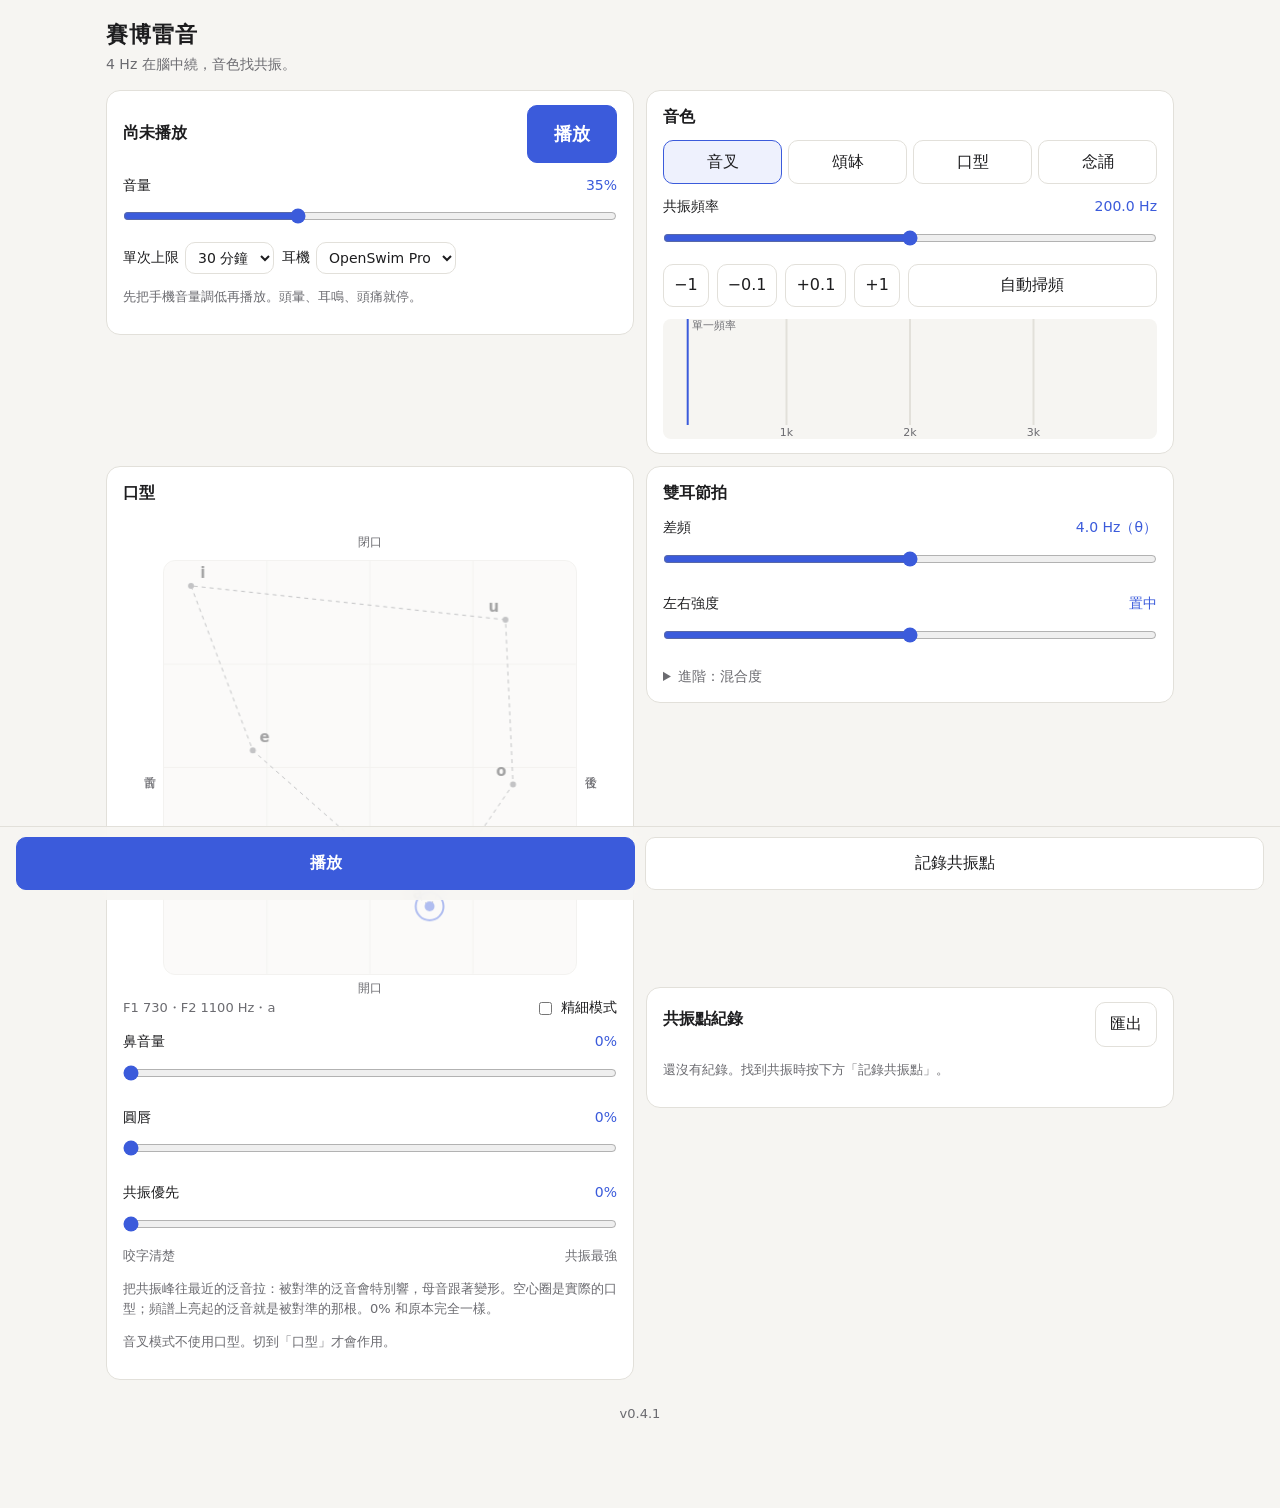
==== commit c7ee8cfd: "v0.4.1：副缽自訂頻率改成橫條 - 自訂頻率從輸入數字改成對數橫條（40–2000 Hz），拖動時即時聽到 - 加 −1、−0.1、+0.1、+1 細調鈕，對拍頻時好微調 - 從音程切到自訂頻率時" ====
--- a/app/index.html
+++ b/app/index.html
@@ -6,7 +6,7 @@
 <meta name="theme-color" content="#16161a">
 <link rel="manifest" href="manifest.webmanifest">
 <link rel="icon" href="icon-192.png">
-<link rel="stylesheet" href="style.css?v=0.4.0">
+<link rel="stylesheet" href="style.css?v=0.4.1">
 <title>賽博雷音</title>
 </head>
 <body>
@@ -246,7 +246,7 @@
   <button id="recBtn">記錄共振點</button>
 </nav>
 
-<script type="module" src="app.js?v=0.4.0"></script>
-<p class="ver muted small">v0.4.0</p>
+<script type="module" src="app.js?v=0.4.1"></script>
+<p class="ver muted small">v0.4.1</p>
 </body>
 </html>
--- a/app/style.css
+++ b/app/style.css
@@ -116,7 +116,9 @@
 .bowlrow .head { display: flex; gap: 8px; align-items: center; flex-wrap: wrap; }
 .bowlrow .head .name { font-size: 14px; min-width: 3.5em; }
 .bowlrow .head select { flex: 1; min-width: 8em; }
-.bowlrow .head input[type=number] { width: 6.5em; }
+.bowlrow .hzbox { margin: 6px 0 2px; }
+.bowlrow .hzbox input[type=range] { width: 100%; }
+.bowlrow .hzbox .nudges { margin-top: 4px; }
 .bowlrow .hz { color: var(--mute); font-size: 12.5px; font-variant-numeric: tabular-nums; }
 .chips { display: flex; flex-wrap: wrap; gap: 8px; margin-top: 4px; }
 .chips button { padding: 8px 14px; border-radius: 999px; }
